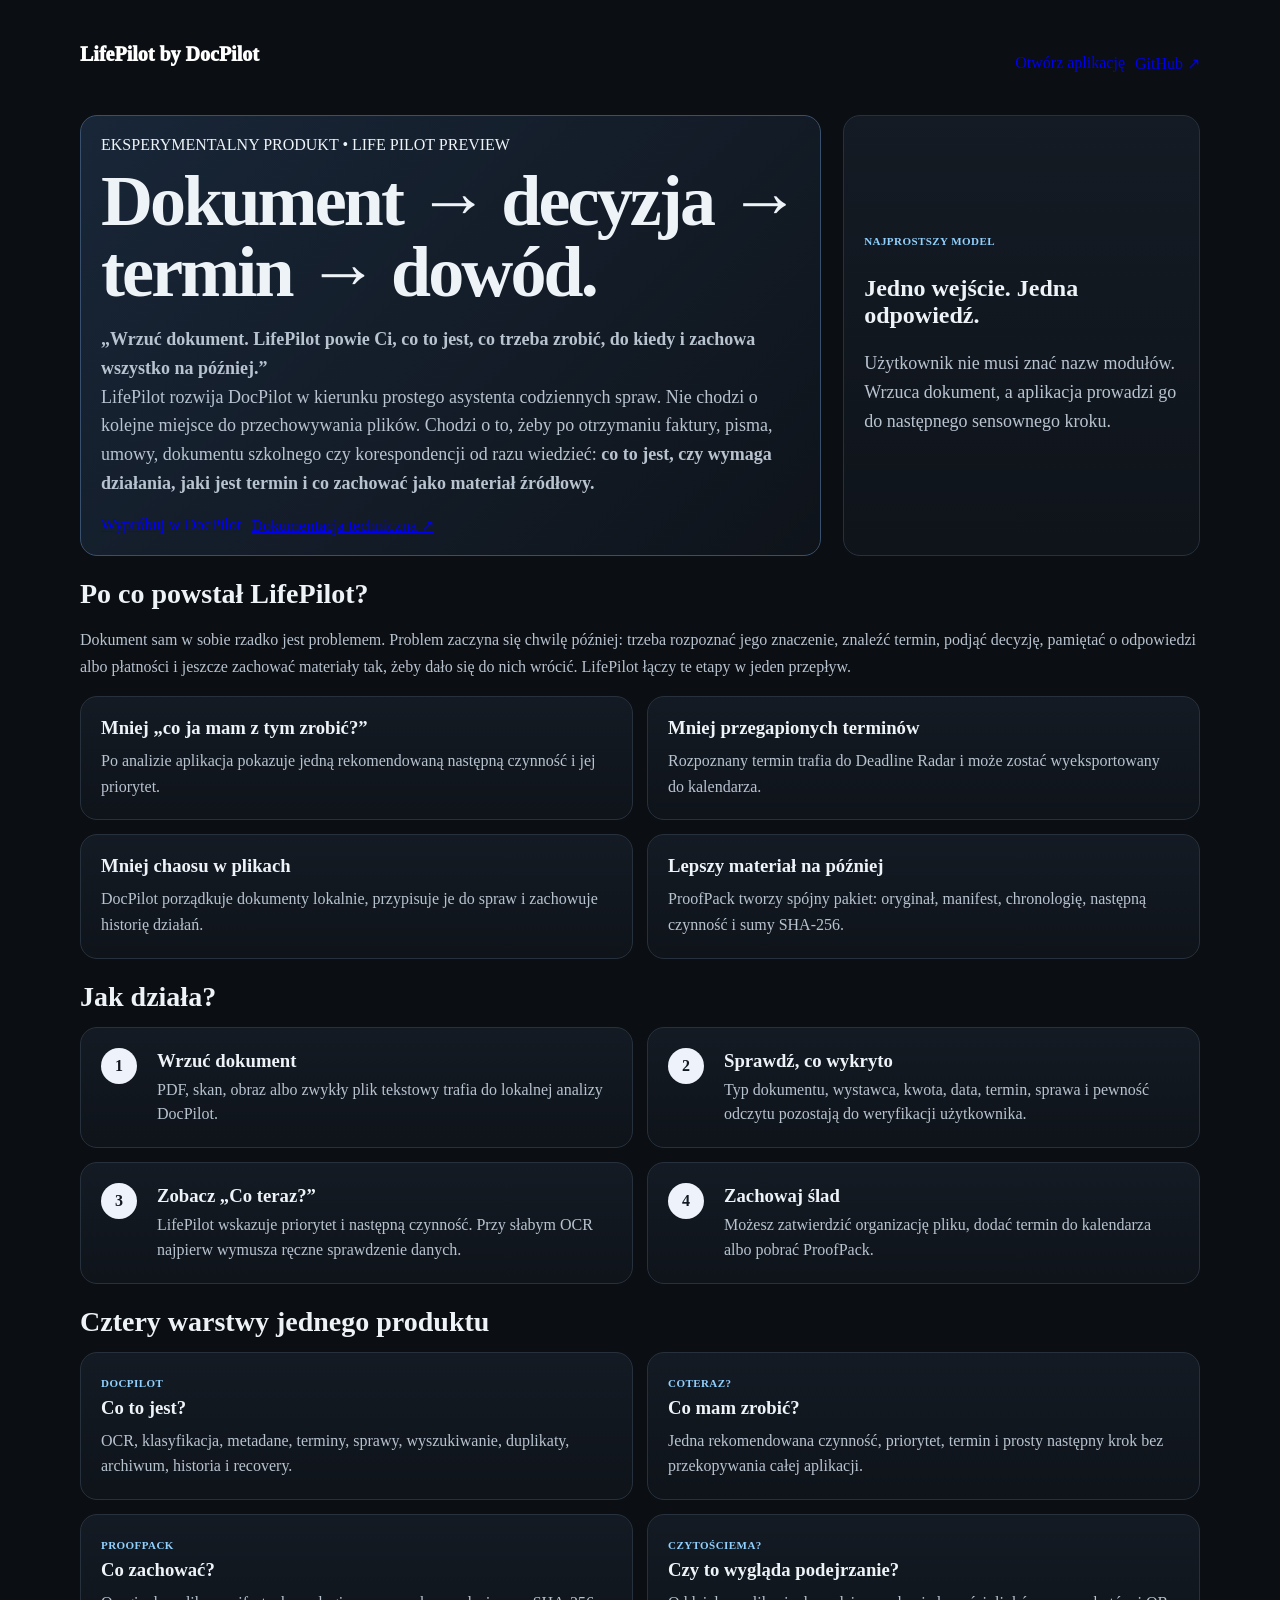
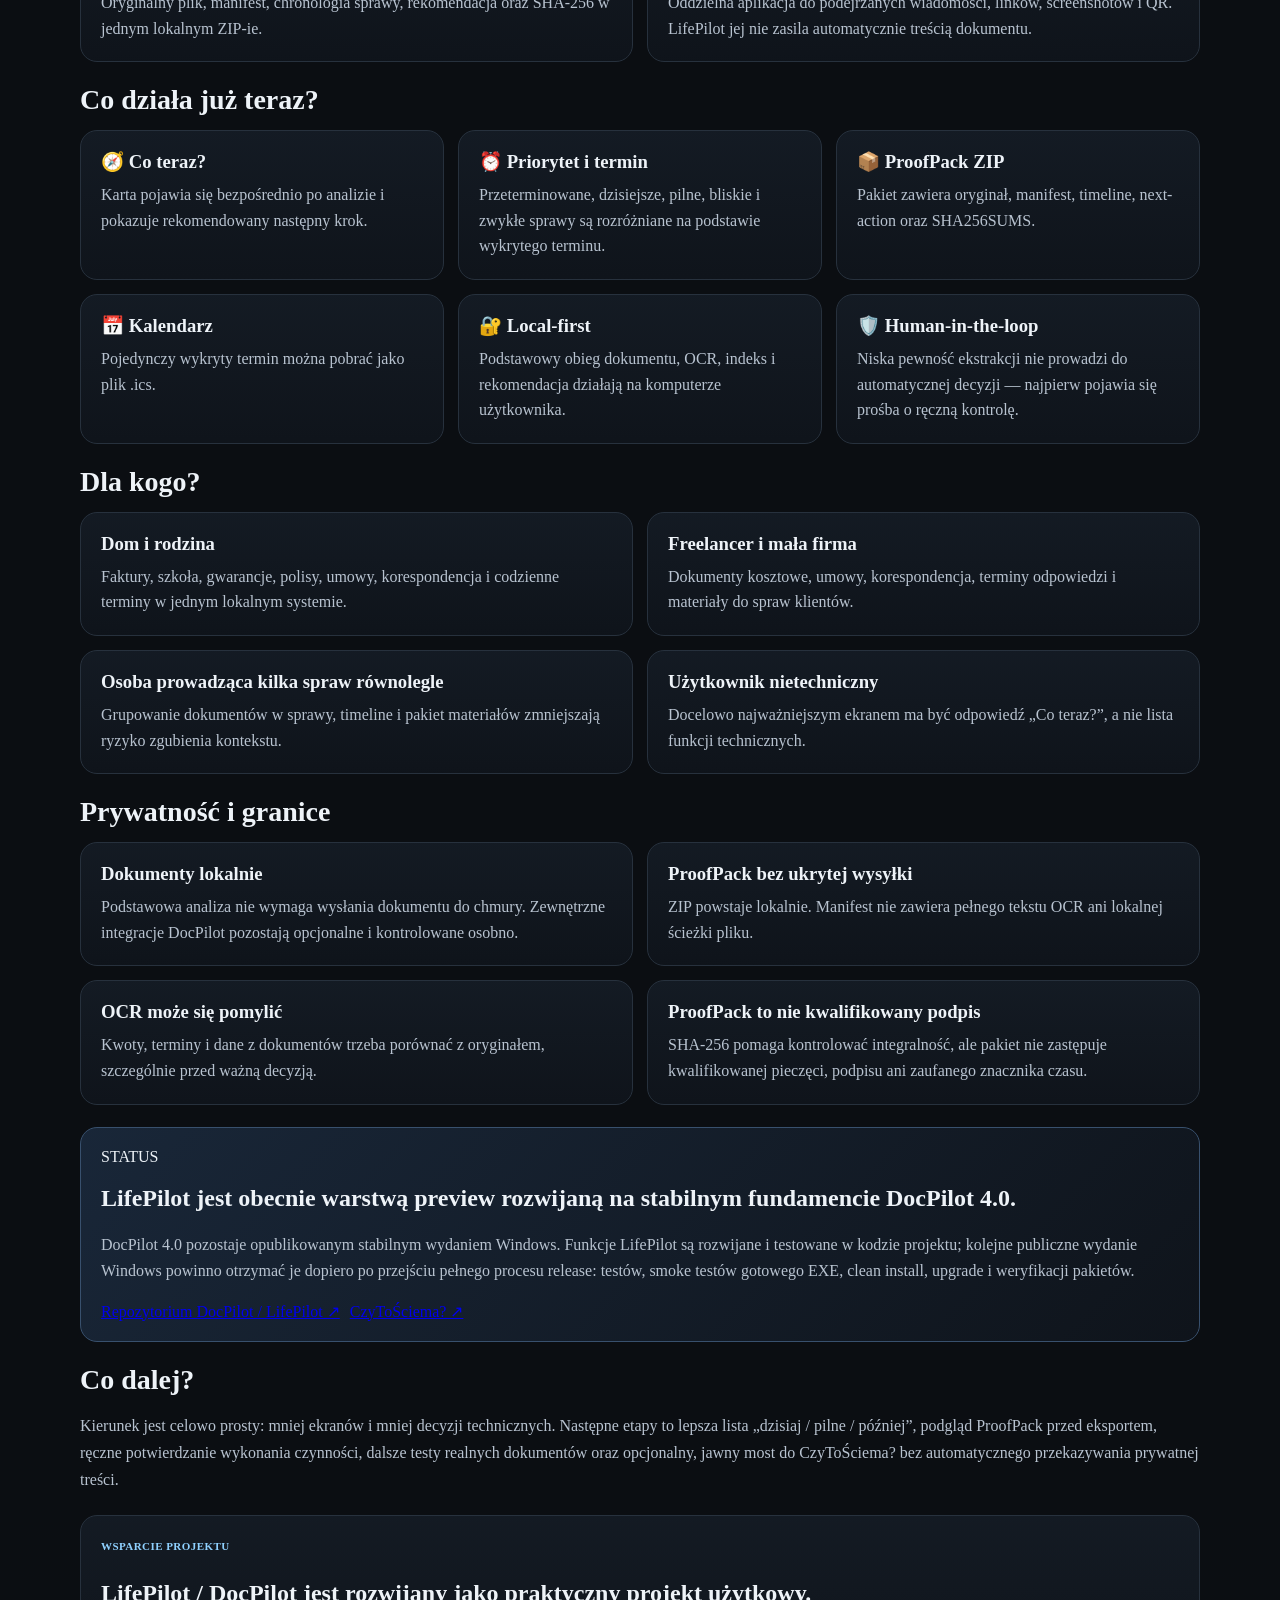
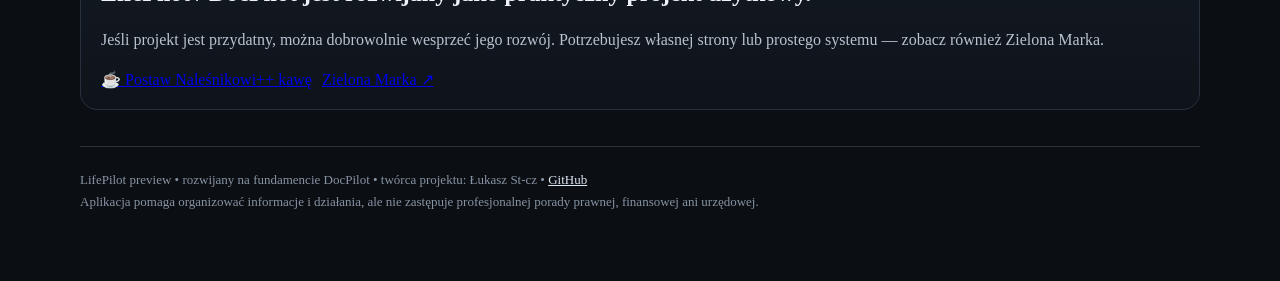
==== lifepilot.html @ 81a88e23 "docs: add full LifePilot product page" ====
<!doctype html>
<html lang="pl">
<head>
  <meta charset="utf-8">
  <meta name="viewport" content="width=device-width,initial-scale=1">
  <meta name="theme-color" content="#0b0e12">
  <meta name="description" content="LifePilot — local-first warstwa DocPilot, która rozpoznaje dokument, wskazuje co zrobić dalej, pilnuje terminu i tworzy ProofPack.">
  <meta property="og:title" content="LifePilot — dokument → decyzja → termin → dowód">
  <meta property="og:description" content="Wrzuć dokument. LifePilot powie Ci, co to jest, co trzeba zrobić, do kiedy i zachowa wszystko na później.">
  <meta property="og:type" content="website">
  <title>LifePilot — o aplikacji</title>
  <link rel="stylesheet" href="/static/app.css?v=4.0.0">
  <style>
    body{background:#0b0e12;color:#eef3f8}.lifePage{max-width:1120px;margin:0 auto;padding:28px 20px 60px}.lifeNav{display:flex;justify-content:space-between;gap:16px;align-items:center;margin-bottom:42px}.lifeNav a{text-decoration:none}.lifeLogo{font-size:20px;font-weight:950;color:#fff}.lifeHero{display:grid;grid-template-columns:1.35fr .65fr;gap:22px;align-items:stretch;margin-bottom:22px}.lifeHero h1{font-size:clamp(36px,7vw,72px);line-height:.98;margin:12px 0 18px;letter-spacing:-.04em}.lifeHero p{font-size:18px;line-height:1.65;color:#b8c3d0;max-width:760px}.lifeQuote{font-size:24px;font-weight:850;line-height:1.35;margin:22px 0}.lifeSide{display:flex;flex-direction:column;justify-content:center}.lifeSection{margin-top:22px}.lifeSection>h2{font-size:28px;margin:0 0 8px}.lifeSection>p{color:#b8c3d0;line-height:1.7}.lifeCards{display:grid;grid-template-columns:repeat(2,minmax(0,1fr));gap:14px;margin-top:14px}.lifeCards.three{grid-template-columns:repeat(3,minmax(0,1fr))}.lifeCard{background:linear-gradient(180deg,rgba(20,27,36,.98),rgba(15,20,27,.98));border:1px solid #27313d;border-radius:17px;padding:20px}.lifeCard h3{margin:0 0 9px}.lifeCard p{margin:0;color:#b8c3d0;line-height:1.6}.lifeSteps{counter-reset:step}.lifeStep{display:grid;grid-template-columns:44px 1fr;gap:12px;align-items:start}.lifeStep b{width:36px;height:36px;border-radius:50%;display:grid;place-items:center;background:#eef3fb;color:#111821}.lifeStep h3{margin:2px 0 6px}.lifeStep p{margin:0;color:#b8c3d0;line-height:1.55}.lifeStatus{border-color:#38506d;background:linear-gradient(135deg,rgba(25,39,57,.98),rgba(15,20,27,.98))}.lifeCta{display:flex;gap:10px;flex-wrap:wrap;margin-top:18px}.lifeFoot{margin-top:36px;padding-top:22px;border-top:1px solid #27313d;color:#8794a4;font-size:13px;line-height:1.65}.lifeFoot a{color:#dce6f1}.lifeFine{font-size:13px;color:#8794a4;line-height:1.6}.moduleTag{display:inline-block;font-size:11px;font-weight:900;letter-spacing:.04em;color:#8fd1ff;margin-bottom:8px;text-transform:uppercase}@media(max-width:800px){.lifeHero,.lifeCards,.lifeCards.three{grid-template-columns:1fr}.lifeNav{align-items:flex-start;flex-direction:column}.lifeHero h1{font-size:46px}}
  </style>
</head>
<body>
<main class="lifePage">
  <nav class="lifeNav">
    <a class="lifeLogo" href="/">LifePilot <span class="muted">by DocPilot</span></a>
    <div class="lifeCta">
      <a class="buttonLink secondary" href="/">Otwórz aplikację</a>
      <a class="buttonLink secondary" href="https://github.com/lukaszst-cz/docpilot" target="_blank" rel="noopener">GitHub ↗</a>
    </div>
  </nav>

  <section class="lifeHero">
    <div class="lifeCard lifeStatus">
      <span class="badge">EKSPERYMENTALNY PRODUKT • LIFE PILOT PREVIEW</span>
      <h1>Dokument → decyzja → termin → dowód.</h1>
      <p class="lifeQuote">„Wrzuć dokument. LifePilot powie Ci, co to jest, co trzeba zrobić, do kiedy i zachowa wszystko na później.”</p>
      <p>LifePilot rozwija DocPilot w kierunku prostego asystenta codziennych spraw. Nie chodzi o kolejne miejsce do przechowywania plików. Chodzi o to, żeby po otrzymaniu faktury, pisma, umowy, dokumentu szkolnego czy korespondencji od razu wiedzieć: <strong>co to jest, czy wymaga działania, jaki jest termin i co zachować jako materiał źródłowy.</strong></p>
      <div class="lifeCta">
        <a class="buttonLink" href="/">Wypróbuj w DocPilot</a>
        <a class="buttonLink secondary" href="https://github.com/lukaszst-cz/docpilot/blob/main/LIFEPILOT.md" target="_blank" rel="noopener">Dokumentacja techniczna ↗</a>
      </div>
    </div>
    <aside class="lifeCard lifeSide">
      <span class="moduleTag">Najprostszy model</span>
      <h2>Jedno wejście. Jedna odpowiedź.</h2>
      <p>Użytkownik nie musi znać nazw modułów. Wrzuca dokument, a aplikacja prowadzi go do następnego sensownego kroku.</p>
    </aside>
  </section>

  <section class="lifeSection">
    <h2>Po co powstał LifePilot?</h2>
    <p>Dokument sam w sobie rzadko jest problemem. Problem zaczyna się chwilę później: trzeba rozpoznać jego znaczenie, znaleźć termin, podjąć decyzję, pamiętać o odpowiedzi albo płatności i jeszcze zachować materiały tak, żeby dało się do nich wrócić. LifePilot łączy te etapy w jeden przepływ.</p>
    <div class="lifeCards">
      <article class="lifeCard"><h3>Mniej „co ja mam z tym zrobić?”</h3><p>Po analizie aplikacja pokazuje jedną rekomendowaną następną czynność i jej priorytet.</p></article>
      <article class="lifeCard"><h3>Mniej przegapionych terminów</h3><p>Rozpoznany termin trafia do Deadline Radar i może zostać wyeksportowany do kalendarza.</p></article>
      <article class="lifeCard"><h3>Mniej chaosu w plikach</h3><p>DocPilot porządkuje dokumenty lokalnie, przypisuje je do spraw i zachowuje historię działań.</p></article>
      <article class="lifeCard"><h3>Lepszy materiał na później</h3><p>ProofPack tworzy spójny pakiet: oryginał, manifest, chronologię, następną czynność i sumy SHA-256.</p></article>
    </div>
  </section>

  <section class="lifeSection">
    <h2>Jak działa?</h2>
    <div class="lifeCards">
      <article class="lifeCard lifeStep"><b>1</b><div><h3>Wrzuć dokument</h3><p>PDF, skan, obraz albo zwykły plik tekstowy trafia do lokalnej analizy DocPilot.</p></div></article>
      <article class="lifeCard lifeStep"><b>2</b><div><h3>Sprawdź, co wykryto</h3><p>Typ dokumentu, wystawca, kwota, data, termin, sprawa i pewność odczytu pozostają do weryfikacji użytkownika.</p></div></article>
      <article class="lifeCard lifeStep"><b>3</b><div><h3>Zobacz „Co teraz?”</h3><p>LifePilot wskazuje priorytet i następną czynność. Przy słabym OCR najpierw wymusza ręczne sprawdzenie danych.</p></div></article>
      <article class="lifeCard lifeStep"><b>4</b><div><h3>Zachowaj ślad</h3><p>Możesz zatwierdzić organizację pliku, dodać termin do kalendarza albo pobrać ProofPack.</p></div></article>
    </div>
  </section>

  <section class="lifeSection">
    <h2>Cztery warstwy jednego produktu</h2>
    <div class="lifeCards">
      <article class="lifeCard"><span class="moduleTag">DocPilot</span><h3>Co to jest?</h3><p>OCR, klasyfikacja, metadane, terminy, sprawy, wyszukiwanie, duplikaty, archiwum, historia i recovery.</p></article>
      <article class="lifeCard"><span class="moduleTag">CoTeraz?</span><h3>Co mam zrobić?</h3><p>Jedna rekomendowana czynność, priorytet, termin i prosty następny krok bez przekopywania całej aplikacji.</p></article>
      <article class="lifeCard"><span class="moduleTag">ProofPack</span><h3>Co zachować?</h3><p>Oryginalny plik, manifest, chronologia sprawy, rekomendacja oraz SHA-256 w jednym lokalnym ZIP-ie.</p></article>
      <article class="lifeCard"><span class="moduleTag">CzyToŚciema?</span><h3>Czy to wygląda podejrzanie?</h3><p>Oddzielna aplikacja do podejrzanych wiadomości, linków, screenshotów i QR. LifePilot jej nie zasila automatycznie treścią dokumentu.</p></article>
    </div>
  </section>

  <section class="lifeSection">
    <h2>Co działa już teraz?</h2>
    <div class="lifeCards three">
      <article class="lifeCard"><h3>🧭 Co teraz?</h3><p>Karta pojawia się bezpośrednio po analizie i pokazuje rekomendowany następny krok.</p></article>
      <article class="lifeCard"><h3>⏰ Priorytet i termin</h3><p>Przeterminowane, dzisiejsze, pilne, bliskie i zwykłe sprawy są rozróżniane na podstawie wykrytego terminu.</p></article>
      <article class="lifeCard"><h3>📦 ProofPack ZIP</h3><p>Pakiet zawiera oryginał, manifest, timeline, next-action oraz SHA256SUMS.</p></article>
      <article class="lifeCard"><h3>📅 Kalendarz</h3><p>Pojedynczy wykryty termin można pobrać jako plik .ics.</p></article>
      <article class="lifeCard"><h3>🔐 Local-first</h3><p>Podstawowy obieg dokumentu, OCR, indeks i rekomendacja działają na komputerze użytkownika.</p></article>
      <article class="lifeCard"><h3>🛡️ Human-in-the-loop</h3><p>Niska pewność ekstrakcji nie prowadzi do automatycznej decyzji — najpierw pojawia się prośba o ręczną kontrolę.</p></article>
    </div>
  </section>

  <section class="lifeSection">
    <h2>Dla kogo?</h2>
    <div class="lifeCards">
      <article class="lifeCard"><h3>Dom i rodzina</h3><p>Faktury, szkoła, gwarancje, polisy, umowy, korespondencja i codzienne terminy w jednym lokalnym systemie.</p></article>
      <article class="lifeCard"><h3>Freelancer i mała firma</h3><p>Dokumenty kosztowe, umowy, korespondencja, terminy odpowiedzi i materiały do spraw klientów.</p></article>
      <article class="lifeCard"><h3>Osoba prowadząca kilka spraw równolegle</h3><p>Grupowanie dokumentów w sprawy, timeline i pakiet materiałów zmniejszają ryzyko zgubienia kontekstu.</p></article>
      <article class="lifeCard"><h3>Użytkownik nietechniczny</h3><p>Docelowo najważniejszym ekranem ma być odpowiedź „Co teraz?”, a nie lista funkcji technicznych.</p></article>
    </div>
  </section>

  <section class="lifeSection">
    <h2>Prywatność i granice</h2>
    <div class="lifeCards">
      <article class="lifeCard"><h3>Dokumenty lokalnie</h3><p>Podstawowa analiza nie wymaga wysłania dokumentu do chmury. Zewnętrzne integracje DocPilot pozostają opcjonalne i kontrolowane osobno.</p></article>
      <article class="lifeCard"><h3>ProofPack bez ukrytej wysyłki</h3><p>ZIP powstaje lokalnie. Manifest nie zawiera pełnego tekstu OCR ani lokalnej ścieżki pliku.</p></article>
      <article class="lifeCard"><h3>OCR może się pomylić</h3><p>Kwoty, terminy i dane z dokumentów trzeba porównać z oryginałem, szczególnie przed ważną decyzją.</p></article>
      <article class="lifeCard"><h3>ProofPack to nie kwalifikowany podpis</h3><p>SHA-256 pomaga kontrolować integralność, ale pakiet nie zastępuje kwalifikowanej pieczęci, podpisu ani zaufanego znacznika czasu.</p></article>
    </div>
  </section>

  <section class="lifeSection">
    <div class="lifeCard lifeStatus">
      <span class="badge">STATUS</span>
      <h2>LifePilot jest obecnie warstwą preview rozwijaną na stabilnym fundamencie DocPilot 4.0.</h2>
      <p>DocPilot 4.0 pozostaje opublikowanym stabilnym wydaniem Windows. Funkcje LifePilot są rozwijane i testowane w kodzie projektu; kolejne publiczne wydanie Windows powinno otrzymać je dopiero po przejściu pełnego procesu release: testów, smoke testów gotowego EXE, clean install, upgrade i weryfikacji pakietów.</p>
      <div class="lifeCta">
        <a class="buttonLink" href="https://github.com/lukaszst-cz/docpilot" target="_blank" rel="noopener">Repozytorium DocPilot / LifePilot ↗</a>
        <a class="buttonLink secondary" href="https://github.com/lukaszst-cz/czy-to-sciema" target="_blank" rel="noopener">CzyToŚciema? ↗</a>
      </div>
    </div>
  </section>

  <section class="lifeSection">
    <h2>Co dalej?</h2>
    <p>Kierunek jest celowo prosty: mniej ekranów i mniej decyzji technicznych. Następne etapy to lepsza lista „dzisiaj / pilne / później”, podgląd ProofPack przed eksportem, ręczne potwierdzanie wykonania czynności, dalsze testy realnych dokumentów oraz opcjonalny, jawny most do CzyToŚciema? bez automatycznego przekazywania prywatnej treści.</p>
  </section>

  <section class="lifeSection">
    <div class="lifeCard">
      <span class="moduleTag">Wsparcie projektu</span>
      <h2>LifePilot / DocPilot jest rozwijany jako praktyczny projekt użytkowy.</h2>
      <p>Jeśli projekt jest przydatny, można dobrowolnie wesprzeć jego rozwój. Potrzebujesz własnej strony lub prostego systemu — zobacz również Zielona Marka.</p>
      <div class="lifeCta">
        <a class="buttonLink" href="https://buymeacoffee.com/nalesnik_plus_plus" target="_blank" rel="noopener noreferrer">☕ Postaw Naleśnikowi++ kawę</a>
        <a class="buttonLink secondary" href="https://zielona-marka.pl" target="_blank" rel="noopener noreferrer">Zielona Marka ↗</a>
      </div>
    </div>
  </section>

  <footer class="lifeFoot">LifePilot preview • rozwijany na fundamencie DocPilot • twórca projektu: Łukasz St‑cz • <a href="https://github.com/lukaszst-cz/docpilot" target="_blank" rel="noopener">GitHub</a><br><span class="lifeFine">Aplikacja pomaga organizować informacje i działania, ale nie zastępuje profesjonalnej porady prawnej, finansowej ani urzędowej.</span></footer>
</main>
</body>
</html>
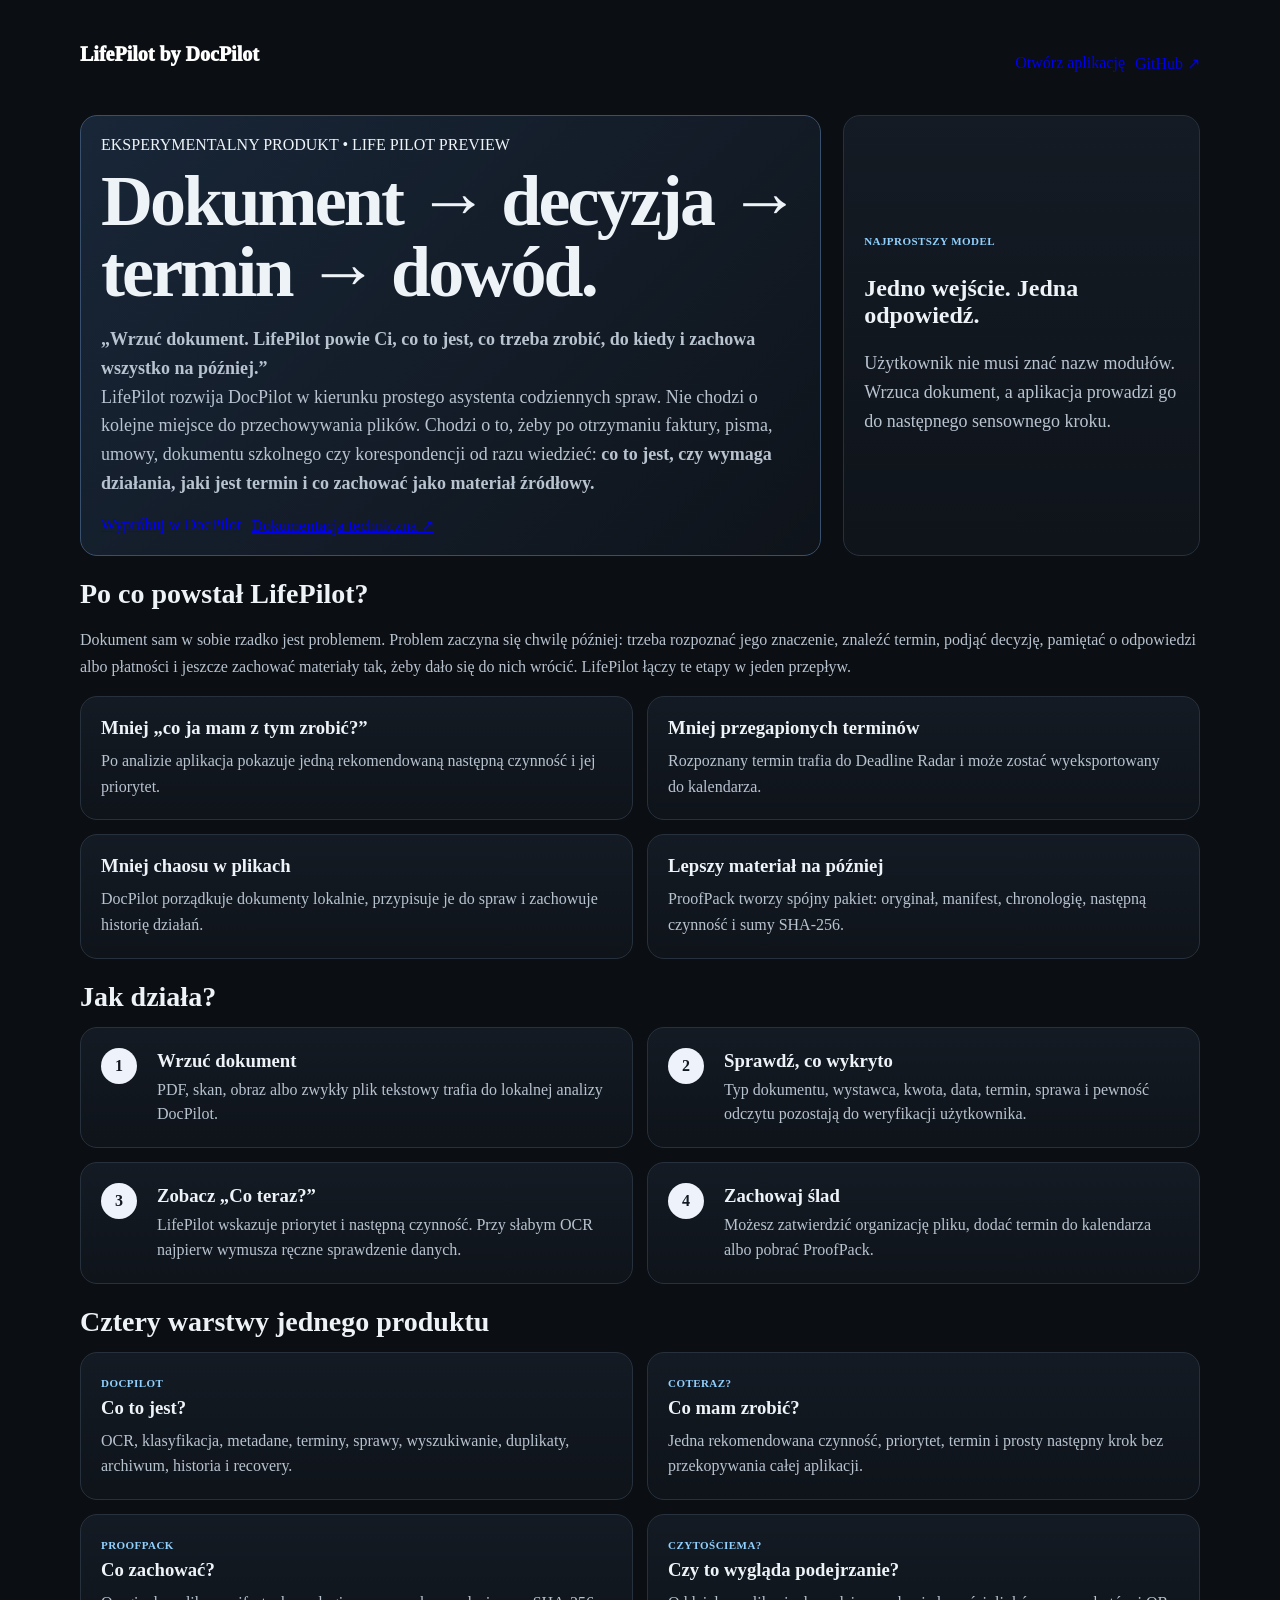
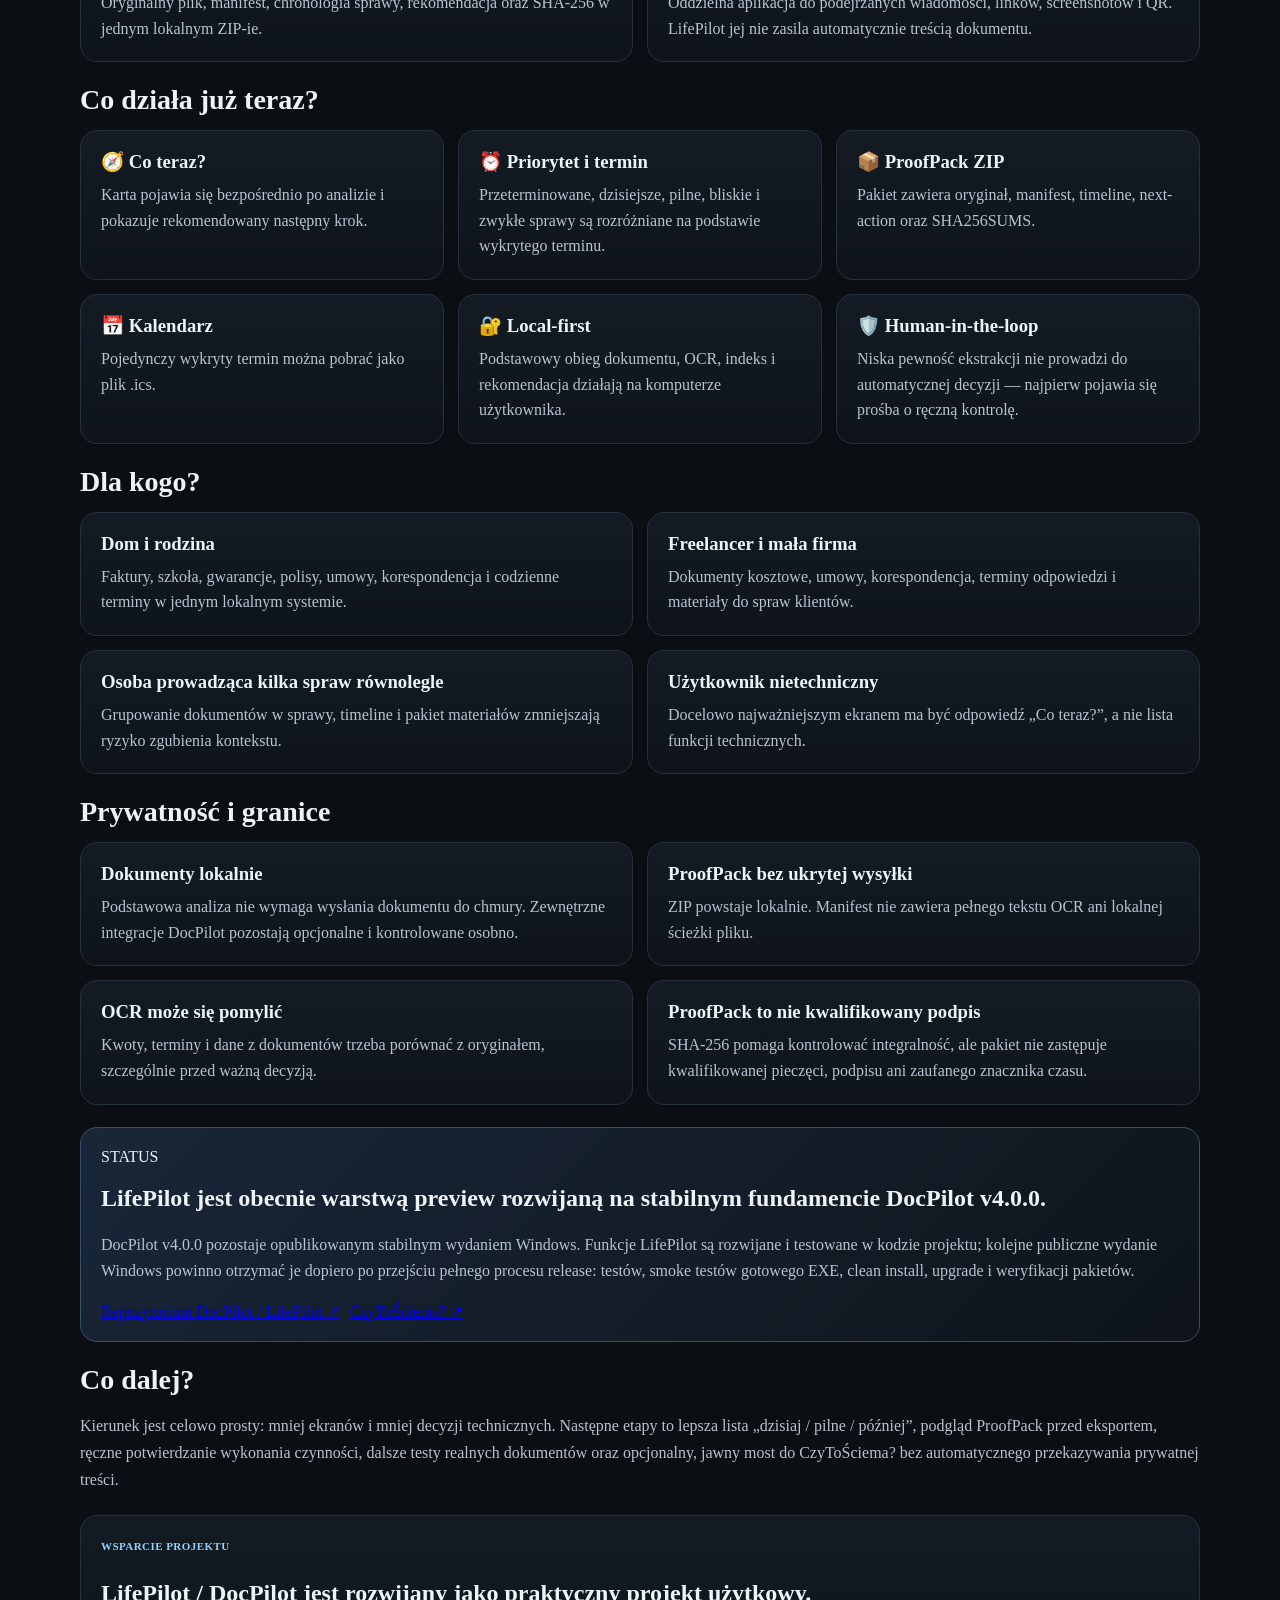
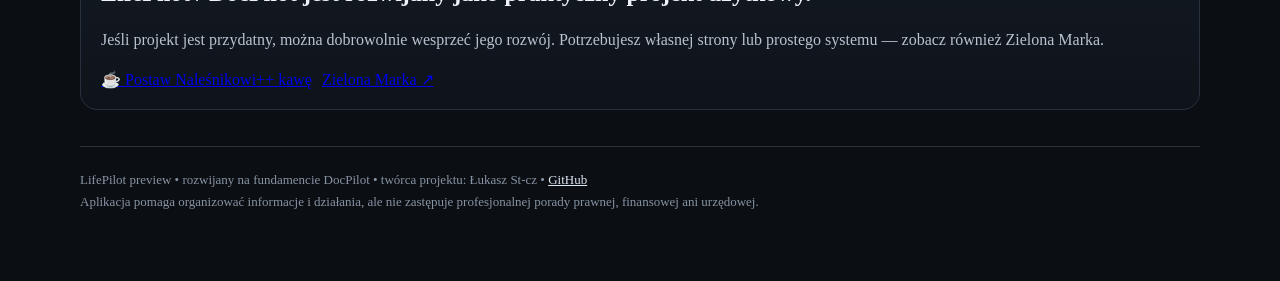
==== commit 55104f90: "docs: state exact stable DocPilot version on LifePilot page" ====
--- a/lifepilot.html
+++ b/lifepilot.html
@@ -108,8 +108,8 @@
   <section class="lifeSection">
     <div class="lifeCard lifeStatus">
       <span class="badge">STATUS</span>
-      <h2>LifePilot jest obecnie warstwą preview rozwijaną na stabilnym fundamencie DocPilot 4.0.</h2>
-      <p>DocPilot 4.0 pozostaje opublikowanym stabilnym wydaniem Windows. Funkcje LifePilot są rozwijane i testowane w kodzie projektu; kolejne publiczne wydanie Windows powinno otrzymać je dopiero po przejściu pełnego procesu release: testów, smoke testów gotowego EXE, clean install, upgrade i weryfikacji pakietów.</p>
+      <h2>LifePilot jest obecnie warstwą preview rozwijaną na stabilnym fundamencie DocPilot v4.0.0.</h2>
+      <p>DocPilot v4.0.0 pozostaje opublikowanym stabilnym wydaniem Windows. Funkcje LifePilot są rozwijane i testowane w kodzie projektu; kolejne publiczne wydanie Windows powinno otrzymać je dopiero po przejściu pełnego procesu release: testów, smoke testów gotowego EXE, clean install, upgrade i weryfikacji pakietów.</p>
       <div class="lifeCta">
         <a class="buttonLink" href="https://github.com/lukaszst-cz/docpilot" target="_blank" rel="noopener">Repozytorium DocPilot / LifePilot ↗</a>
         <a class="buttonLink secondary" href="https://github.com/lukaszst-cz/czy-to-sciema" target="_blank" rel="noopener">CzyToŚciema? ↗</a>
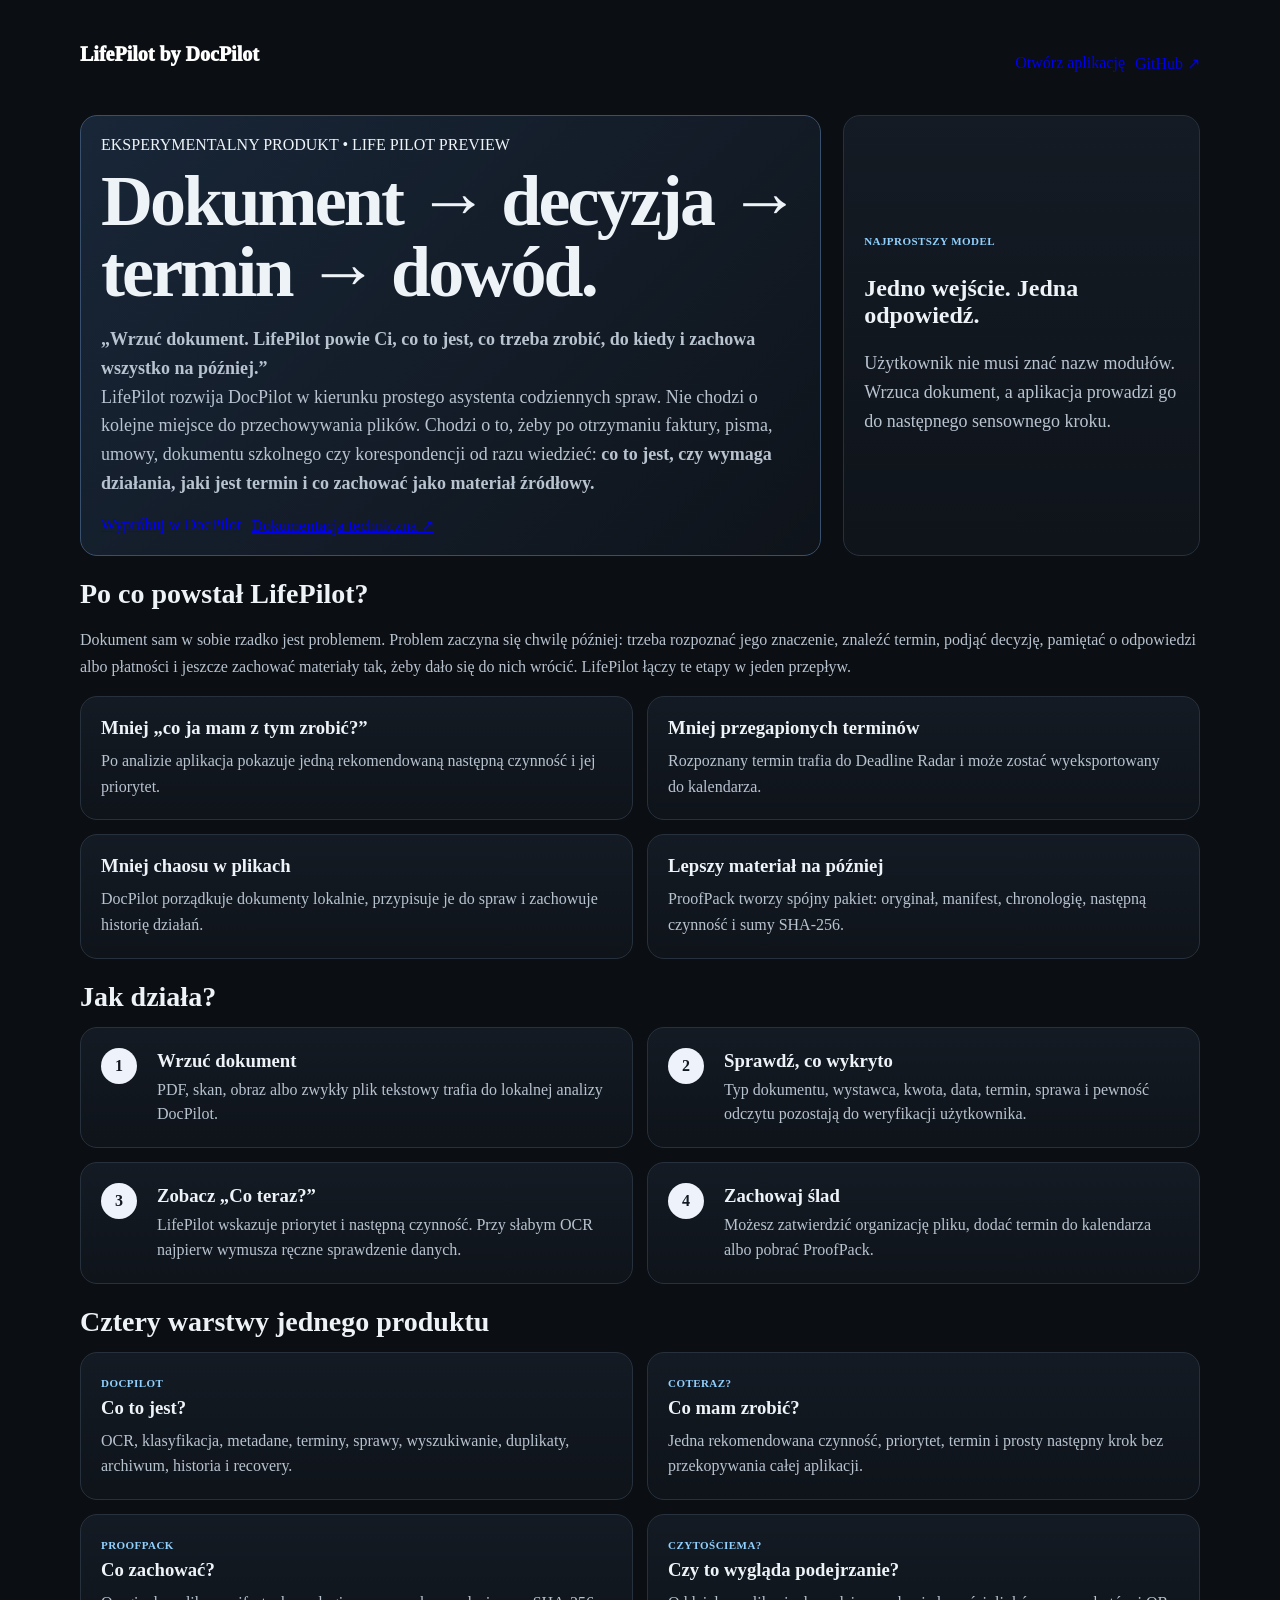
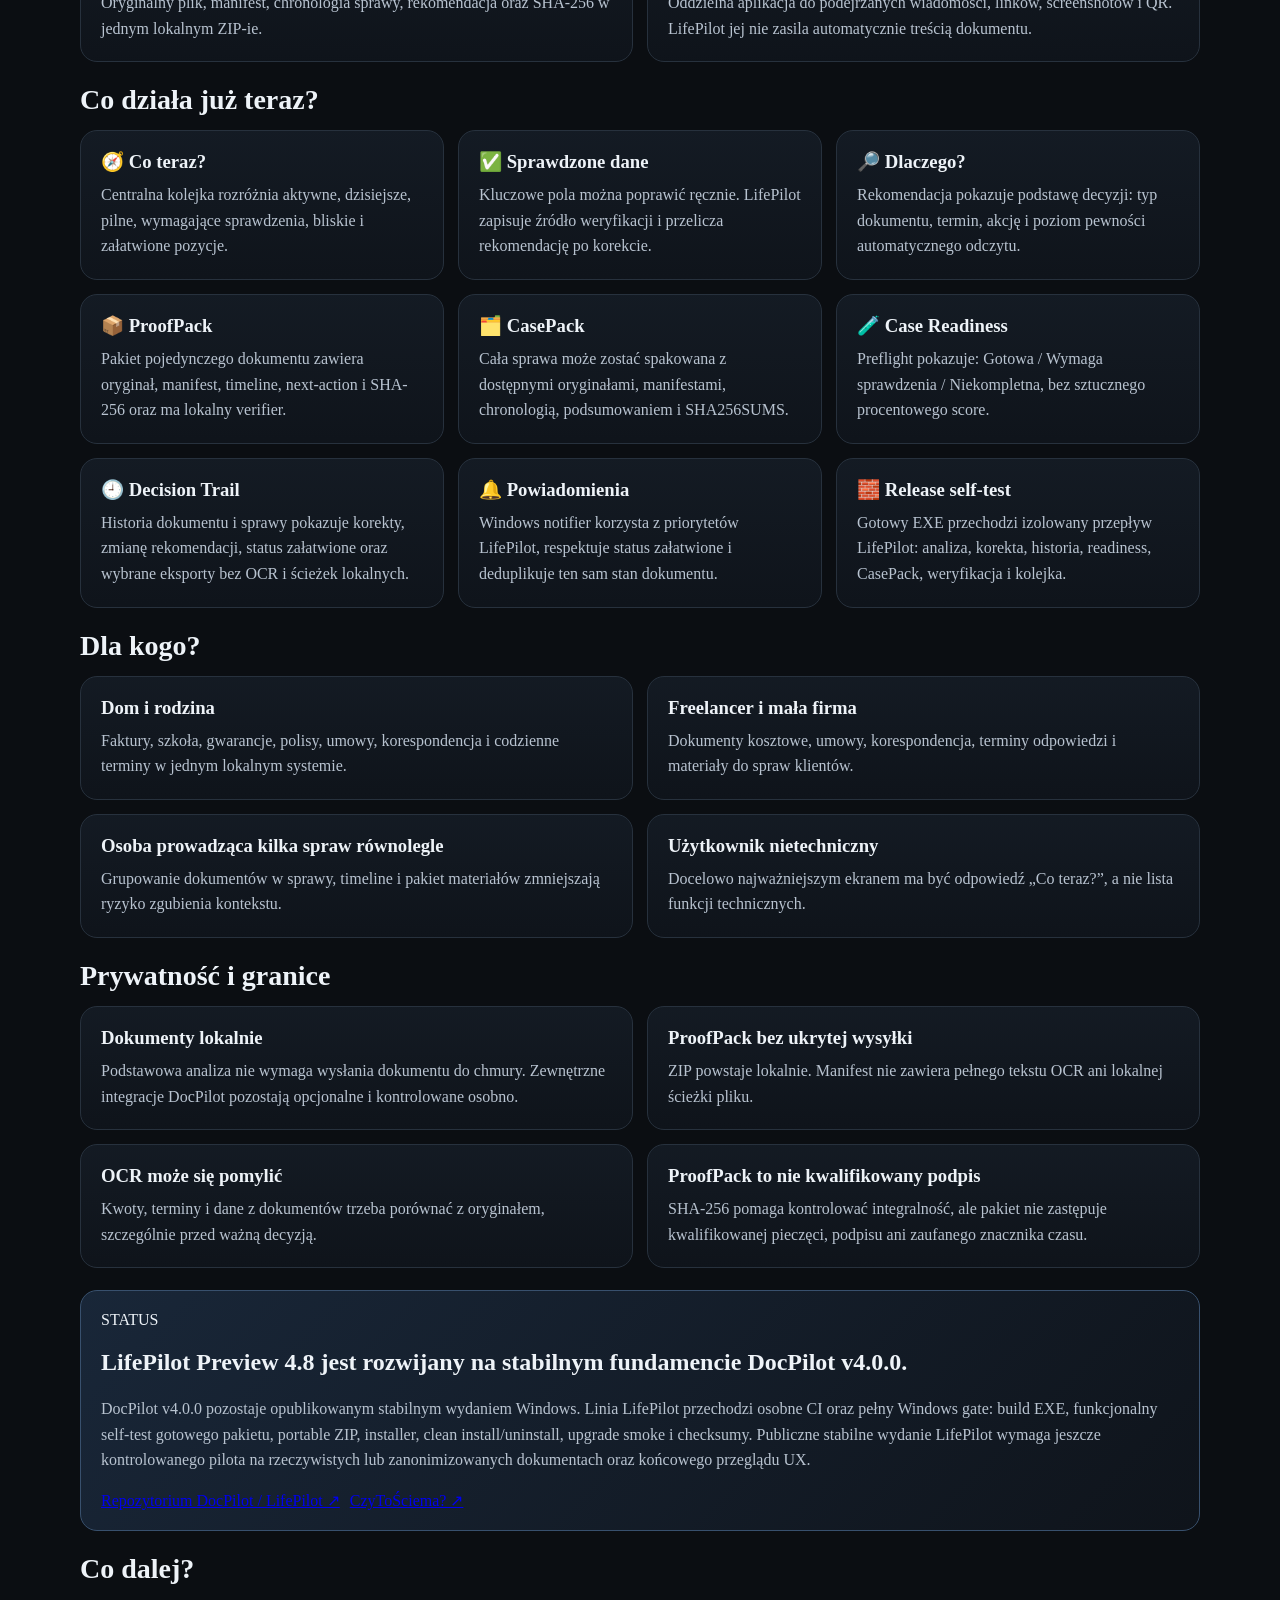
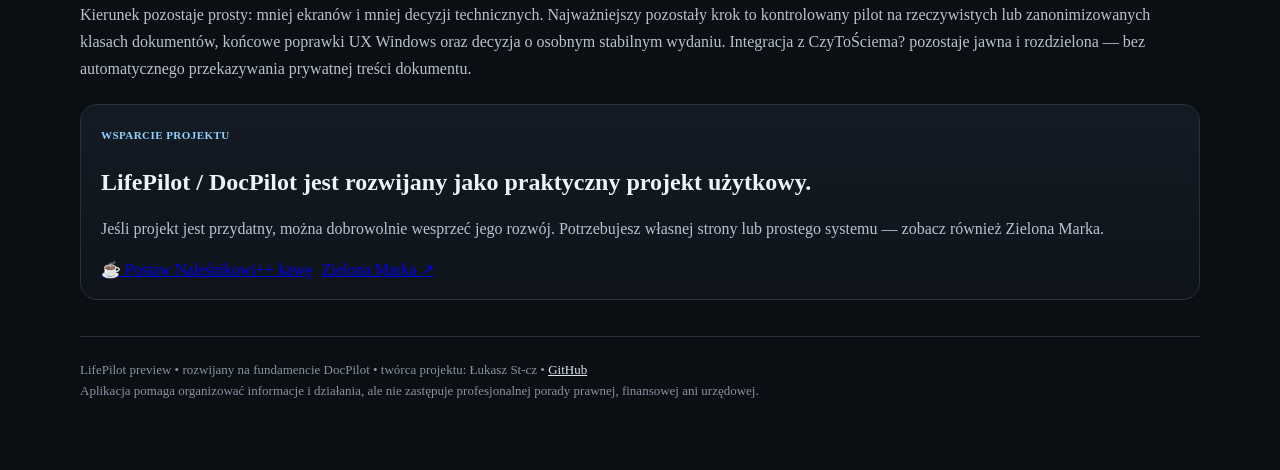
==== commit d2789213: "docs: bring LifePilot product page up to Preview 4.8" ====
--- a/lifepilot.html
+++ b/lifepilot.html
@@ -4,7 +4,7 @@
   <meta charset="utf-8">
   <meta name="viewport" content="width=device-width,initial-scale=1">
   <meta name="theme-color" content="#0b0e12">
-  <meta name="description" content="LifePilot — local-first warstwa DocPilot, która rozpoznaje dokument, wskazuje co zrobić dalej, pilnuje terminu i tworzy ProofPack.">
+  <meta name="description" content="LifePilot — local-first warstwa DocPilot: co to jest, co zrobić, do kiedy, historia decyzji oraz zweryfikowany ProofPack/CasePack.">
   <meta property="og:title" content="LifePilot — dokument → decyzja → termin → dowód">
   <meta property="og:description" content="Wrzuć dokument. LifePilot powie Ci, co to jest, co trzeba zrobić, do kiedy i zachowa wszystko na później.">
   <meta property="og:type" content="website">
@@ -76,12 +76,15 @@
   <section class="lifeSection">
     <h2>Co działa już teraz?</h2>
     <div class="lifeCards three">
-      <article class="lifeCard"><h3>🧭 Co teraz?</h3><p>Karta pojawia się bezpośrednio po analizie i pokazuje rekomendowany następny krok.</p></article>
-      <article class="lifeCard"><h3>⏰ Priorytet i termin</h3><p>Przeterminowane, dzisiejsze, pilne, bliskie i zwykłe sprawy są rozróżniane na podstawie wykrytego terminu.</p></article>
-      <article class="lifeCard"><h3>📦 ProofPack ZIP</h3><p>Pakiet zawiera oryginał, manifest, timeline, next-action oraz SHA256SUMS.</p></article>
-      <article class="lifeCard"><h3>📅 Kalendarz</h3><p>Pojedynczy wykryty termin można pobrać jako plik .ics.</p></article>
-      <article class="lifeCard"><h3>🔐 Local-first</h3><p>Podstawowy obieg dokumentu, OCR, indeks i rekomendacja działają na komputerze użytkownika.</p></article>
-      <article class="lifeCard"><h3>🛡️ Human-in-the-loop</h3><p>Niska pewność ekstrakcji nie prowadzi do automatycznej decyzji — najpierw pojawia się prośba o ręczną kontrolę.</p></article>
+      <article class="lifeCard"><h3>🧭 Co teraz?</h3><p>Centralna kolejka rozróżnia aktywne, dzisiejsze, pilne, wymagające sprawdzenia, bliskie i załatwione pozycje.</p></article>
+      <article class="lifeCard"><h3>✅ Sprawdzone dane</h3><p>Kluczowe pola można poprawić ręcznie. LifePilot zapisuje źródło weryfikacji i przelicza rekomendację po korekcie.</p></article>
+      <article class="lifeCard"><h3>🔎 Dlaczego?</h3><p>Rekomendacja pokazuje podstawę decyzji: typ dokumentu, termin, akcję i poziom pewności automatycznego odczytu.</p></article>
+      <article class="lifeCard"><h3>📦 ProofPack</h3><p>Pakiet pojedynczego dokumentu zawiera oryginał, manifest, timeline, next-action i SHA-256 oraz ma lokalny verifier.</p></article>
+      <article class="lifeCard"><h3>🗂️ CasePack</h3><p>Cała sprawa może zostać spakowana z dostępnymi oryginałami, manifestami, chronologią, podsumowaniem i SHA256SUMS.</p></article>
+      <article class="lifeCard"><h3>🧪 Case Readiness</h3><p>Preflight pokazuje: Gotowa / Wymaga sprawdzenia / Niekompletna, bez sztucznego procentowego score.</p></article>
+      <article class="lifeCard"><h3>🕘 Decision Trail</h3><p>Historia dokumentu i sprawy pokazuje korekty, zmianę rekomendacji, status załatwione oraz wybrane eksporty bez OCR i ścieżek lokalnych.</p></article>
+      <article class="lifeCard"><h3>🔔 Powiadomienia</h3><p>Windows notifier korzysta z priorytetów LifePilot, respektuje status załatwione i deduplikuje ten sam stan dokumentu.</p></article>
+      <article class="lifeCard"><h3>🧱 Release self-test</h3><p>Gotowy EXE przechodzi izolowany przepływ LifePilot: analiza, korekta, historia, readiness, CasePack, weryfikacja i kolejka.</p></article>
     </div>
   </section>
 
@@ -108,8 +111,8 @@
   <section class="lifeSection">
     <div class="lifeCard lifeStatus">
       <span class="badge">STATUS</span>
-      <h2>LifePilot jest obecnie warstwą preview rozwijaną na stabilnym fundamencie DocPilot v4.0.0.</h2>
-      <p>DocPilot v4.0.0 pozostaje opublikowanym stabilnym wydaniem Windows. Funkcje LifePilot są rozwijane i testowane w kodzie projektu; kolejne publiczne wydanie Windows powinno otrzymać je dopiero po przejściu pełnego procesu release: testów, smoke testów gotowego EXE, clean install, upgrade i weryfikacji pakietów.</p>
+      <h2>LifePilot Preview 4.8 jest rozwijany na stabilnym fundamencie DocPilot v4.0.0.</h2>
+      <p>DocPilot v4.0.0 pozostaje opublikowanym stabilnym wydaniem Windows. Linia LifePilot przechodzi osobne CI oraz pełny Windows gate: build EXE, funkcjonalny self-test gotowego pakietu, portable ZIP, installer, clean install/uninstall, upgrade smoke i checksumy. Publiczne stabilne wydanie LifePilot wymaga jeszcze kontrolowanego pilota na rzeczywistych lub zanonimizowanych dokumentach oraz końcowego przeglądu UX.</p>
       <div class="lifeCta">
         <a class="buttonLink" href="https://github.com/lukaszst-cz/docpilot" target="_blank" rel="noopener">Repozytorium DocPilot / LifePilot ↗</a>
         <a class="buttonLink secondary" href="https://github.com/lukaszst-cz/czy-to-sciema" target="_blank" rel="noopener">CzyToŚciema? ↗</a>
@@ -119,7 +122,7 @@
 
   <section class="lifeSection">
     <h2>Co dalej?</h2>
-    <p>Kierunek jest celowo prosty: mniej ekranów i mniej decyzji technicznych. Następne etapy to lepsza lista „dzisiaj / pilne / później”, podgląd ProofPack przed eksportem, ręczne potwierdzanie wykonania czynności, dalsze testy realnych dokumentów oraz opcjonalny, jawny most do CzyToŚciema? bez automatycznego przekazywania prywatnej treści.</p>
+    <p>Kierunek pozostaje prosty: mniej ekranów i mniej decyzji technicznych. Najważniejszy pozostały krok to kontrolowany pilot na rzeczywistych lub zanonimizowanych klasach dokumentów, końcowe poprawki UX Windows oraz decyzja o osobnym stabilnym wydaniu. Integracja z CzyToŚciema? pozostaje jawna i rozdzielona — bez automatycznego przekazywania prywatnej treści dokumentu.</p>
   </section>
 
   <section class="lifeSection">
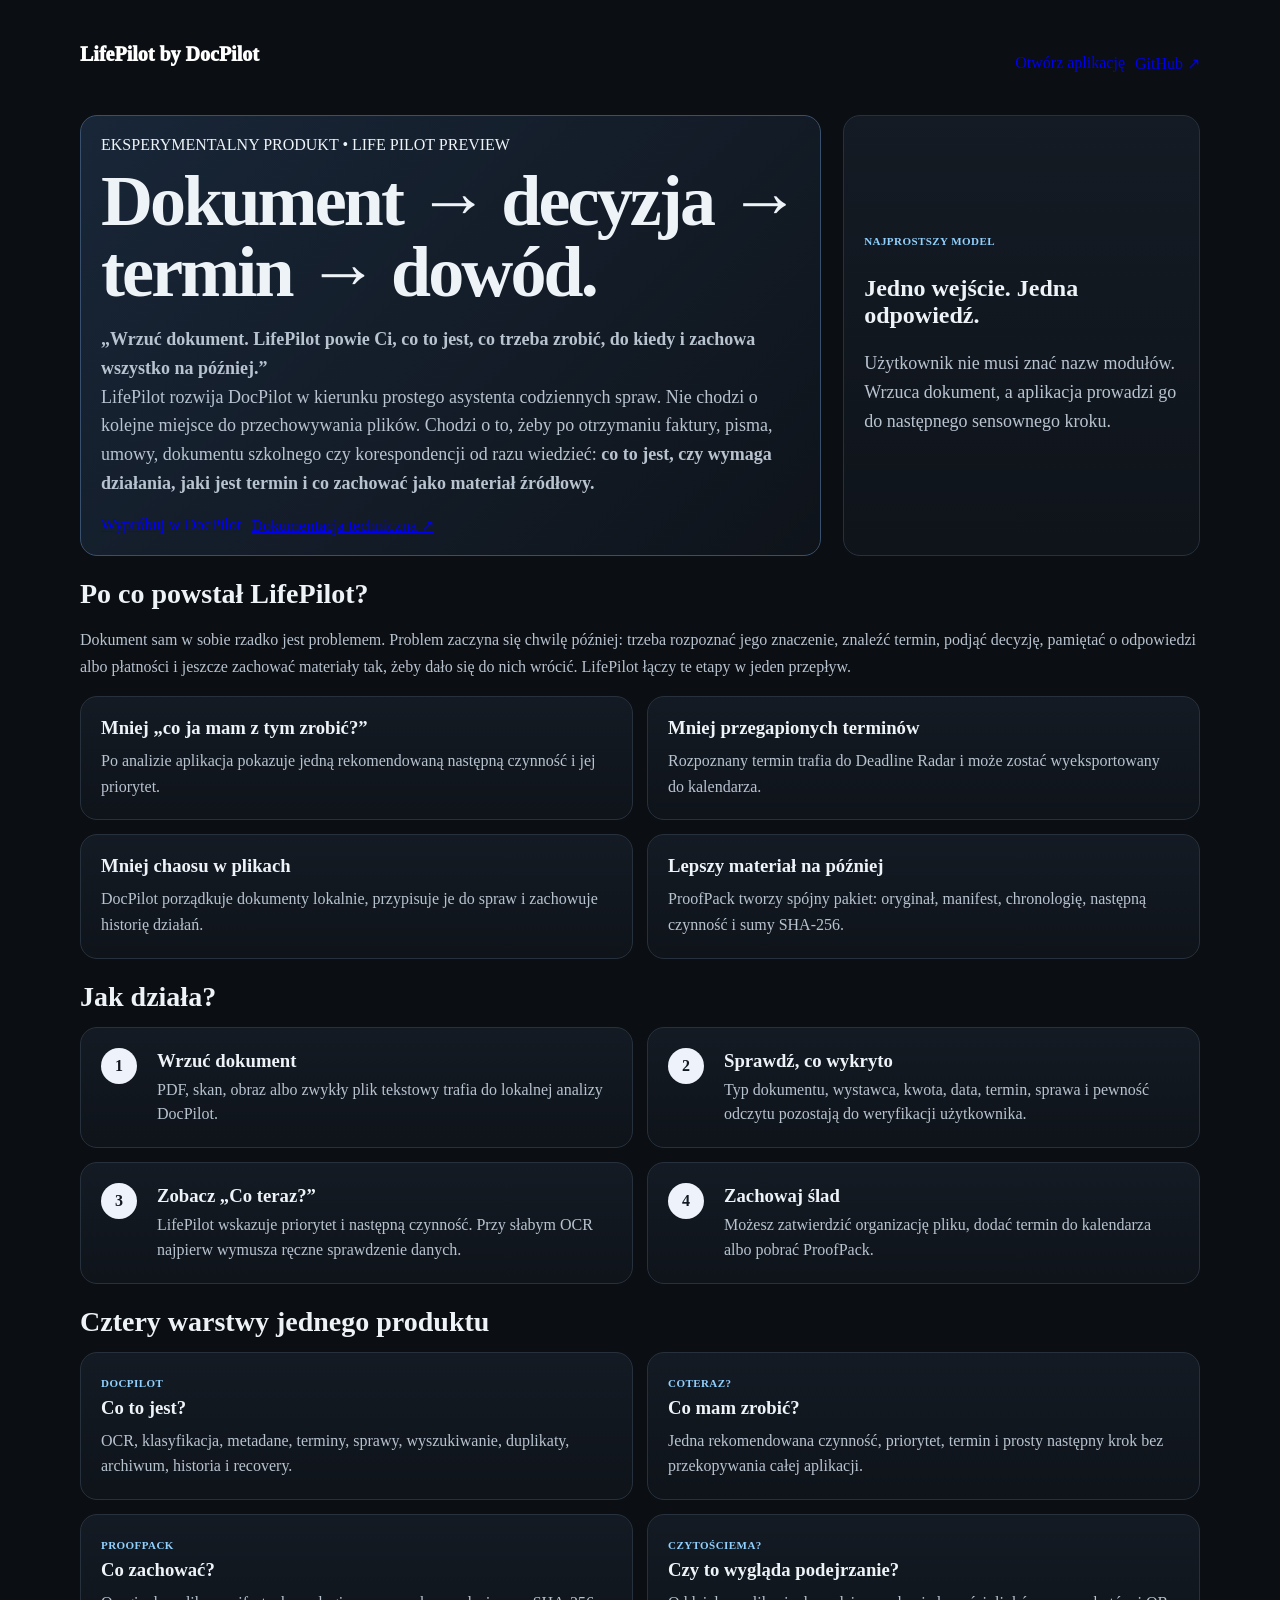
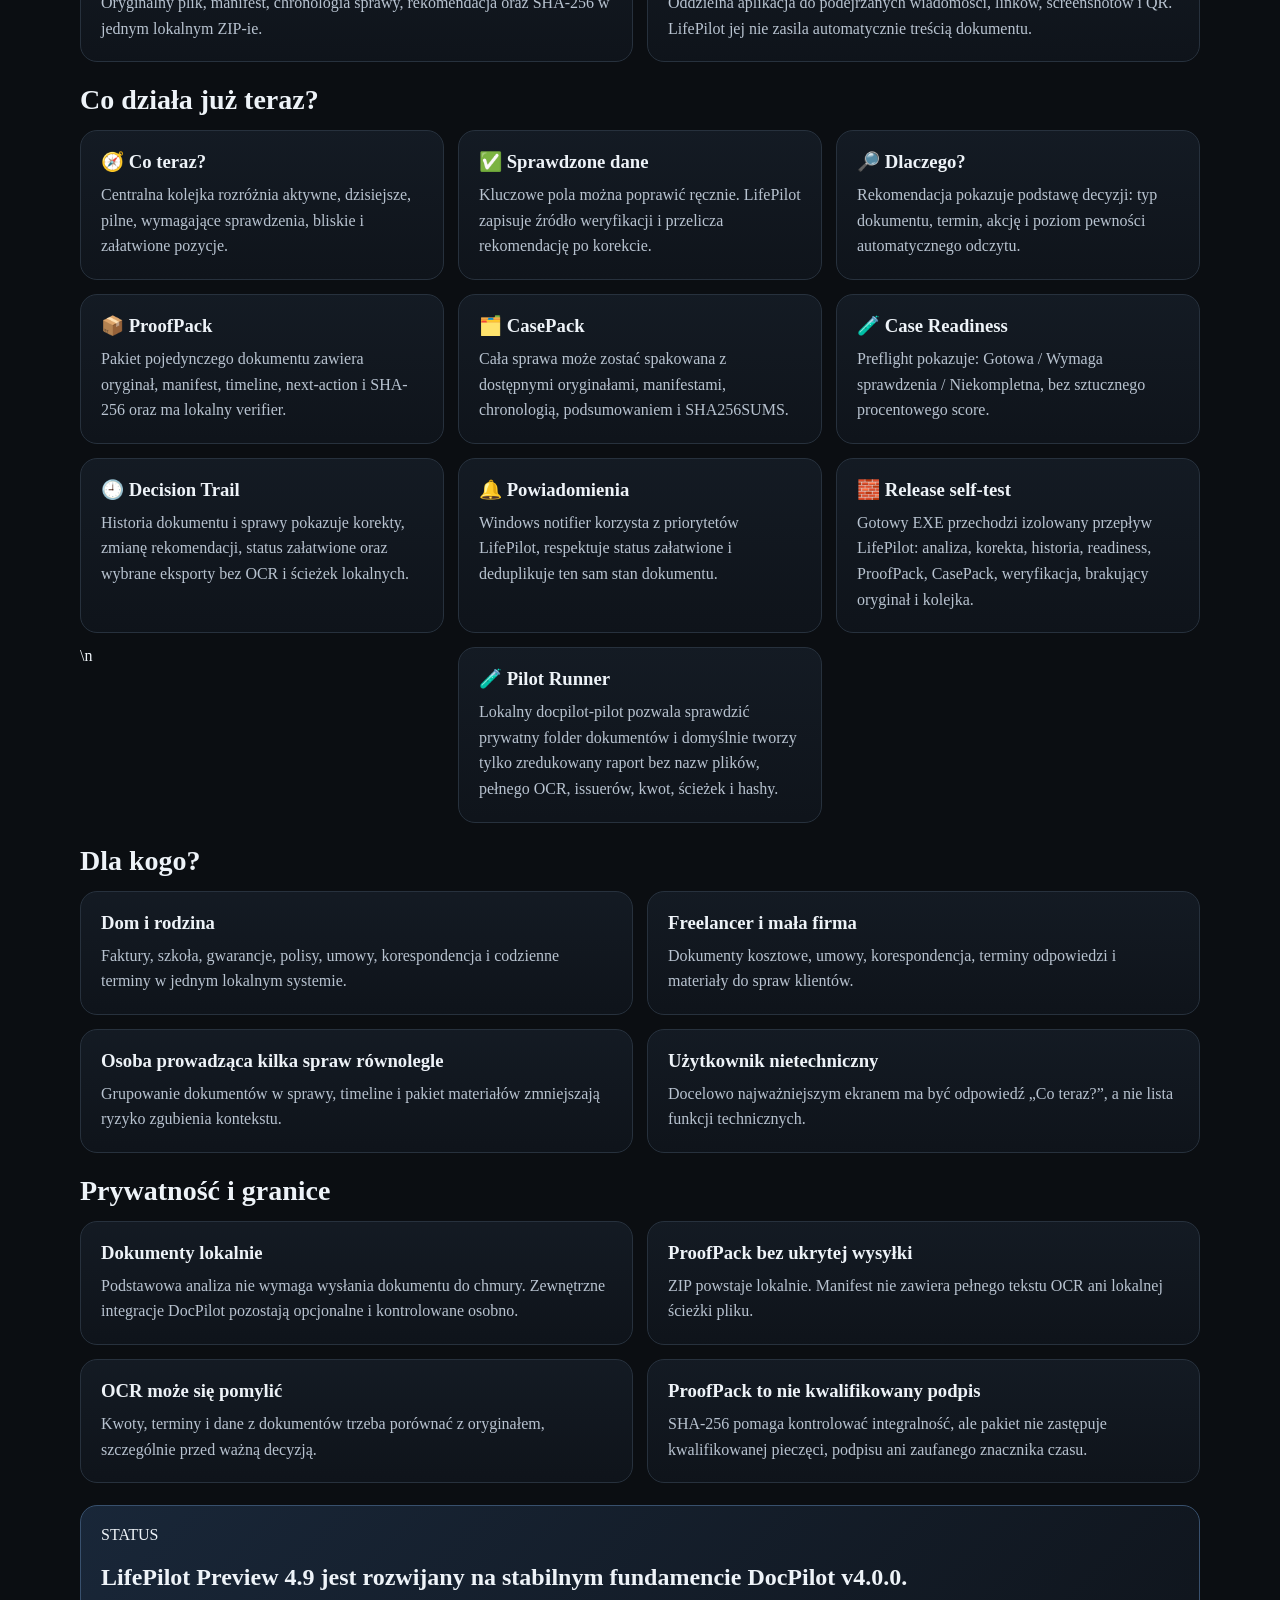
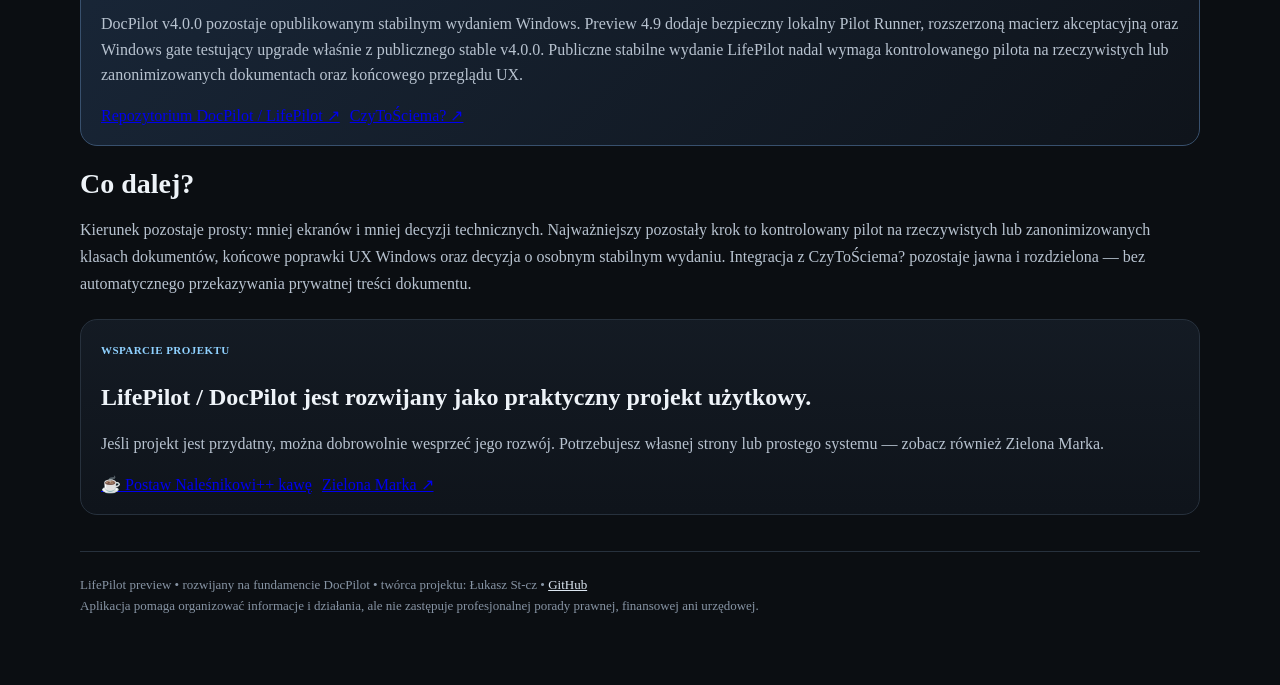
==== commit 56a609c6: "docs: update LifePilot product page to Preview 4.9" ====
--- a/lifepilot.html
+++ b/lifepilot.html
@@ -84,7 +84,7 @@
       <article class="lifeCard"><h3>🧪 Case Readiness</h3><p>Preflight pokazuje: Gotowa / Wymaga sprawdzenia / Niekompletna, bez sztucznego procentowego score.</p></article>
       <article class="lifeCard"><h3>🕘 Decision Trail</h3><p>Historia dokumentu i sprawy pokazuje korekty, zmianę rekomendacji, status załatwione oraz wybrane eksporty bez OCR i ścieżek lokalnych.</p></article>
       <article class="lifeCard"><h3>🔔 Powiadomienia</h3><p>Windows notifier korzysta z priorytetów LifePilot, respektuje status załatwione i deduplikuje ten sam stan dokumentu.</p></article>
-      <article class="lifeCard"><h3>🧱 Release self-test</h3><p>Gotowy EXE przechodzi izolowany przepływ LifePilot: analiza, korekta, historia, readiness, CasePack, weryfikacja i kolejka.</p></article>
+      <article class="lifeCard"><h3>🧱 Release self-test</h3><p>Gotowy EXE przechodzi izolowany przepływ LifePilot: analiza, korekta, historia, readiness, ProofPack, CasePack, weryfikacja, brakujący oryginał i kolejka.</p></article>\n      <article class="lifeCard"><h3>🧪 Pilot Runner</h3><p>Lokalny docpilot-pilot pozwala sprawdzić prywatny folder dokumentów i domyślnie tworzy tylko zredukowany raport bez nazw plików, pełnego OCR, issuerów, kwot, ścieżek i hashy.</p></article>
     </div>
   </section>
 
@@ -111,8 +111,8 @@
   <section class="lifeSection">
     <div class="lifeCard lifeStatus">
       <span class="badge">STATUS</span>
-      <h2>LifePilot Preview 4.8 jest rozwijany na stabilnym fundamencie DocPilot v4.0.0.</h2>
-      <p>DocPilot v4.0.0 pozostaje opublikowanym stabilnym wydaniem Windows. Linia LifePilot przechodzi osobne CI oraz pełny Windows gate: build EXE, funkcjonalny self-test gotowego pakietu, portable ZIP, installer, clean install/uninstall, upgrade smoke i checksumy. Publiczne stabilne wydanie LifePilot wymaga jeszcze kontrolowanego pilota na rzeczywistych lub zanonimizowanych dokumentach oraz końcowego przeglądu UX.</p>
+      <h2>LifePilot Preview 4.9 jest rozwijany na stabilnym fundamencie DocPilot v4.0.0.</h2>
+      <p>DocPilot v4.0.0 pozostaje opublikowanym stabilnym wydaniem Windows. Preview 4.9 dodaje bezpieczny lokalny Pilot Runner, rozszerzoną macierz akceptacyjną oraz Windows gate testujący upgrade właśnie z publicznego stable v4.0.0. Publiczne stabilne wydanie LifePilot nadal wymaga kontrolowanego pilota na rzeczywistych lub zanonimizowanych dokumentach oraz końcowego przeglądu UX.</p>
       <div class="lifeCta">
         <a class="buttonLink" href="https://github.com/lukaszst-cz/docpilot" target="_blank" rel="noopener">Repozytorium DocPilot / LifePilot ↗</a>
         <a class="buttonLink secondary" href="https://github.com/lukaszst-cz/czy-to-sciema" target="_blank" rel="noopener">CzyToŚciema? ↗</a>
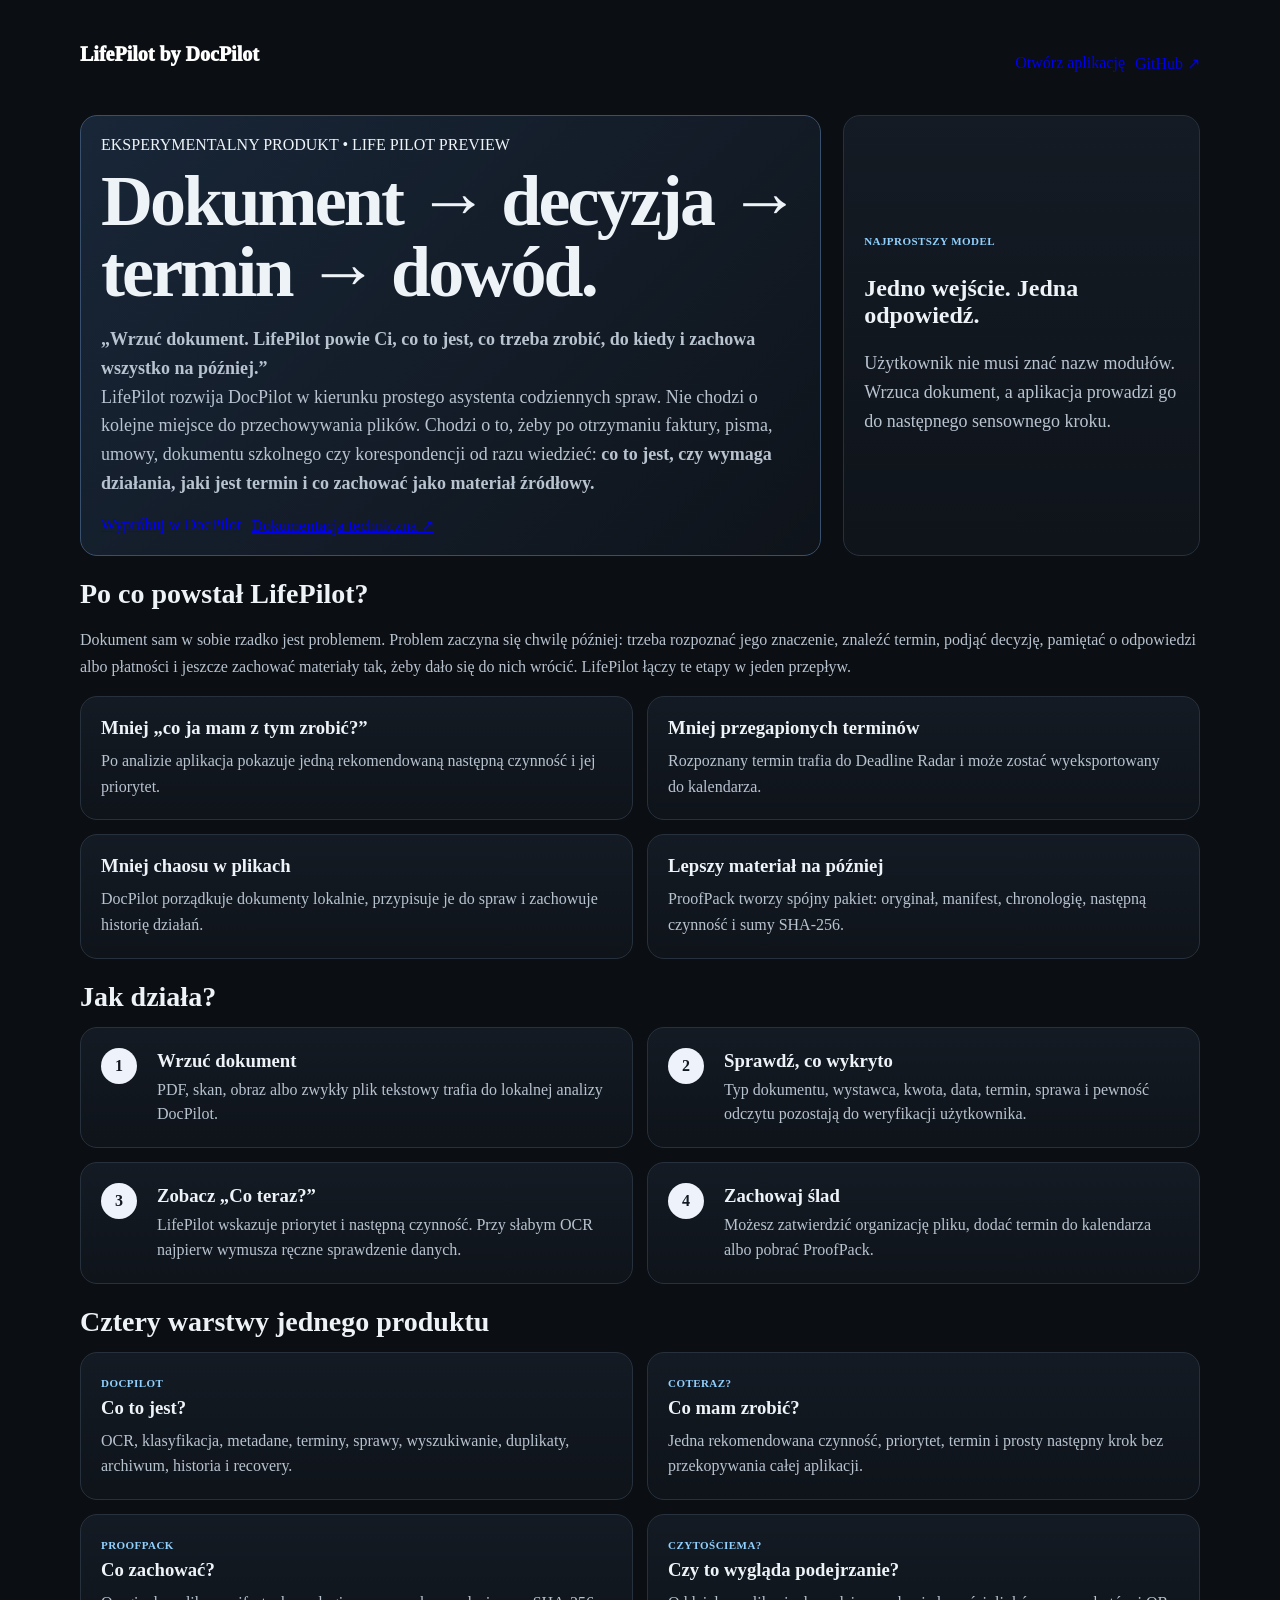
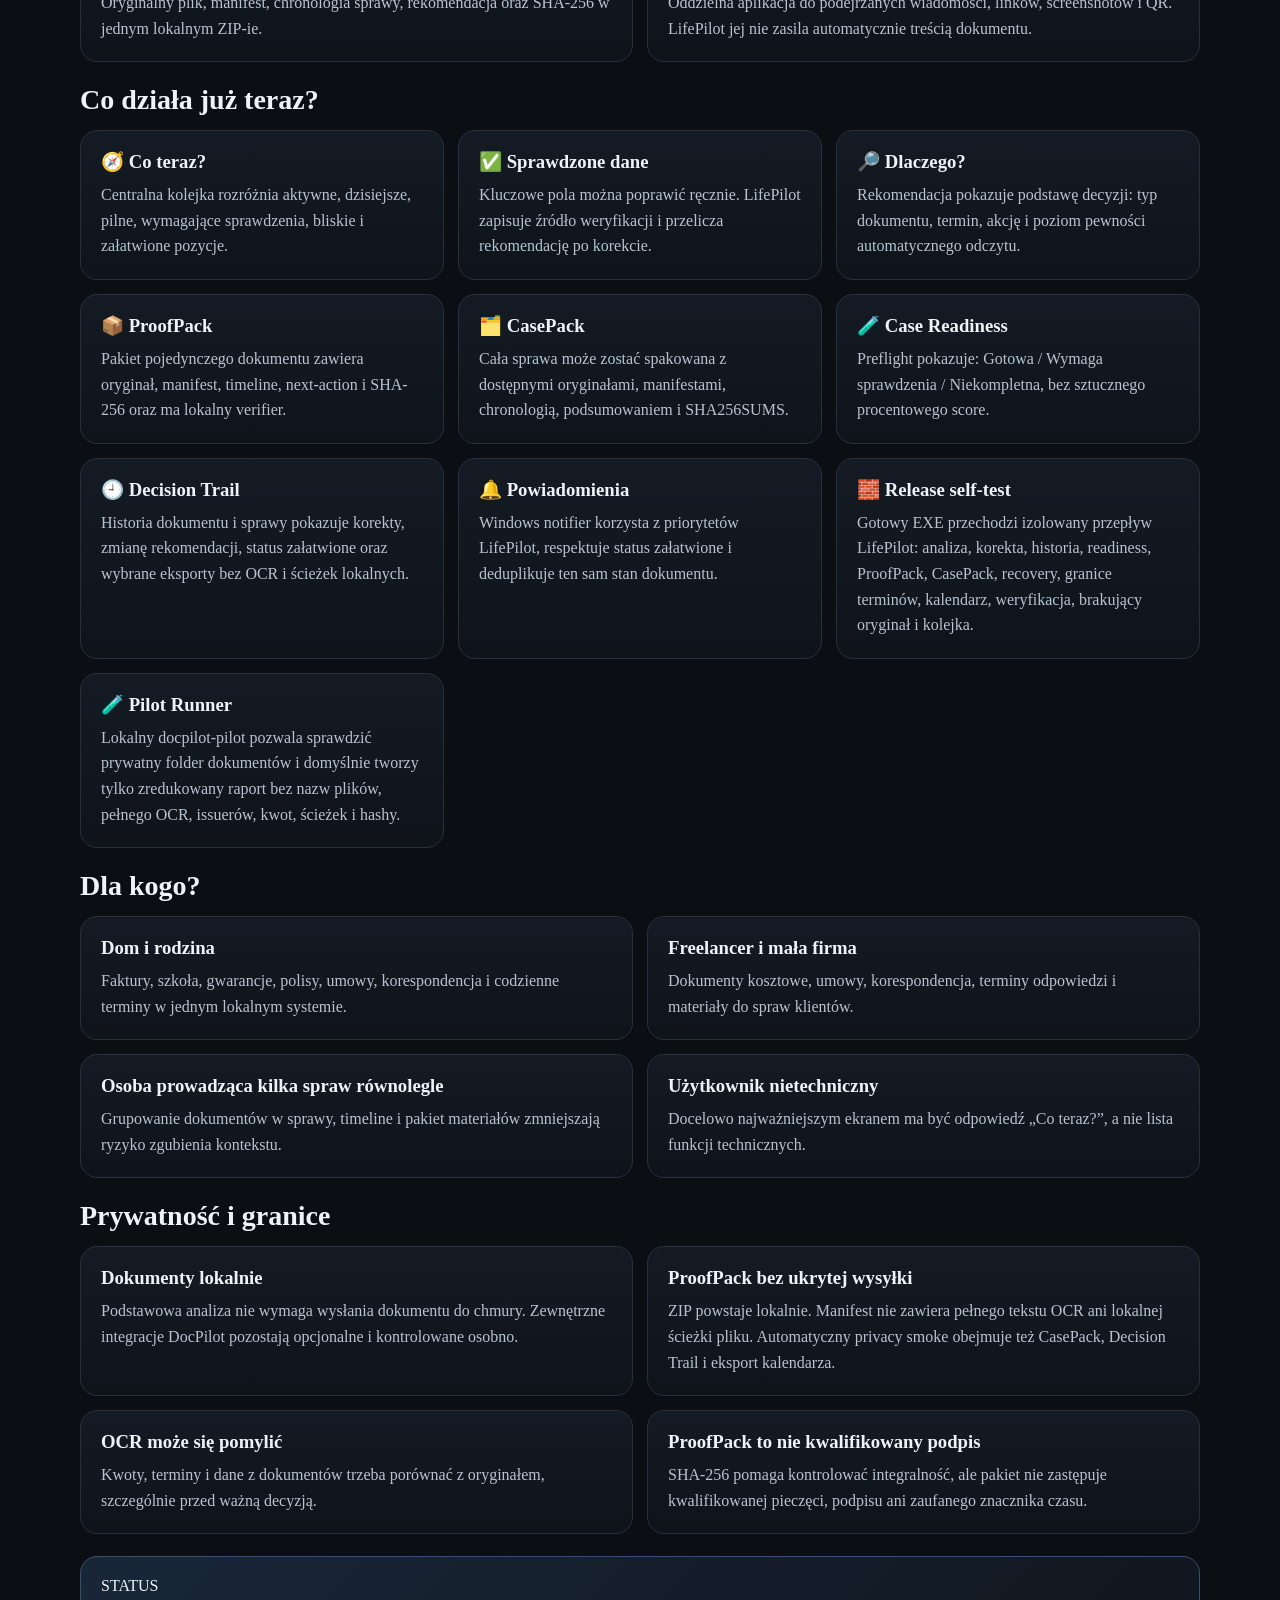
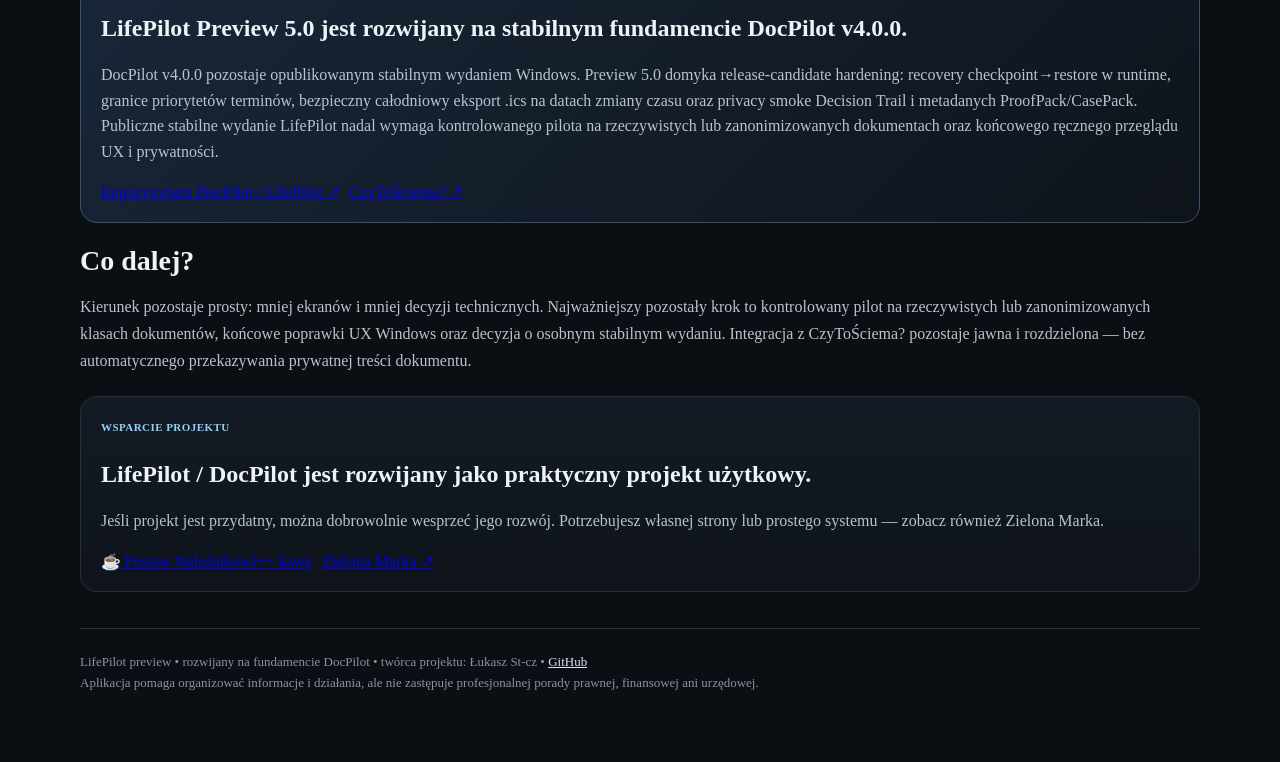
==== commit 276715b6: "docs: update LifePilot product page to Preview 5.0" ====
--- a/lifepilot.html
+++ b/lifepilot.html
@@ -84,7 +84,8 @@
       <article class="lifeCard"><h3>🧪 Case Readiness</h3><p>Preflight pokazuje: Gotowa / Wymaga sprawdzenia / Niekompletna, bez sztucznego procentowego score.</p></article>
       <article class="lifeCard"><h3>🕘 Decision Trail</h3><p>Historia dokumentu i sprawy pokazuje korekty, zmianę rekomendacji, status załatwione oraz wybrane eksporty bez OCR i ścieżek lokalnych.</p></article>
       <article class="lifeCard"><h3>🔔 Powiadomienia</h3><p>Windows notifier korzysta z priorytetów LifePilot, respektuje status załatwione i deduplikuje ten sam stan dokumentu.</p></article>
-      <article class="lifeCard"><h3>🧱 Release self-test</h3><p>Gotowy EXE przechodzi izolowany przepływ LifePilot: analiza, korekta, historia, readiness, ProofPack, CasePack, weryfikacja, brakujący oryginał i kolejka.</p></article>\n      <article class="lifeCard"><h3>🧪 Pilot Runner</h3><p>Lokalny docpilot-pilot pozwala sprawdzić prywatny folder dokumentów i domyślnie tworzy tylko zredukowany raport bez nazw plików, pełnego OCR, issuerów, kwot, ścieżek i hashy.</p></article>
+      <article class="lifeCard"><h3>🧱 Release self-test</h3><p>Gotowy EXE przechodzi izolowany przepływ LifePilot: analiza, korekta, historia, readiness, ProofPack, CasePack, recovery, granice terminów, kalendarz, weryfikacja, brakujący oryginał i kolejka.</p></article>
+      <article class="lifeCard"><h3>🧪 Pilot Runner</h3><p>Lokalny docpilot-pilot pozwala sprawdzić prywatny folder dokumentów i domyślnie tworzy tylko zredukowany raport bez nazw plików, pełnego OCR, issuerów, kwot, ścieżek i hashy.</p></article>
     </div>
   </section>
 
@@ -102,7 +103,7 @@
     <h2>Prywatność i granice</h2>
     <div class="lifeCards">
       <article class="lifeCard"><h3>Dokumenty lokalnie</h3><p>Podstawowa analiza nie wymaga wysłania dokumentu do chmury. Zewnętrzne integracje DocPilot pozostają opcjonalne i kontrolowane osobno.</p></article>
-      <article class="lifeCard"><h3>ProofPack bez ukrytej wysyłki</h3><p>ZIP powstaje lokalnie. Manifest nie zawiera pełnego tekstu OCR ani lokalnej ścieżki pliku.</p></article>
+      <article class="lifeCard"><h3>ProofPack bez ukrytej wysyłki</h3><p>ZIP powstaje lokalnie. Manifest nie zawiera pełnego tekstu OCR ani lokalnej ścieżki pliku. Automatyczny privacy smoke obejmuje też CasePack, Decision Trail i eksport kalendarza.</p></article>
       <article class="lifeCard"><h3>OCR może się pomylić</h3><p>Kwoty, terminy i dane z dokumentów trzeba porównać z oryginałem, szczególnie przed ważną decyzją.</p></article>
       <article class="lifeCard"><h3>ProofPack to nie kwalifikowany podpis</h3><p>SHA-256 pomaga kontrolować integralność, ale pakiet nie zastępuje kwalifikowanej pieczęci, podpisu ani zaufanego znacznika czasu.</p></article>
     </div>
@@ -111,8 +112,8 @@
   <section class="lifeSection">
     <div class="lifeCard lifeStatus">
       <span class="badge">STATUS</span>
-      <h2>LifePilot Preview 4.9 jest rozwijany na stabilnym fundamencie DocPilot v4.0.0.</h2>
-      <p>DocPilot v4.0.0 pozostaje opublikowanym stabilnym wydaniem Windows. Preview 4.9 dodaje bezpieczny lokalny Pilot Runner, rozszerzoną macierz akceptacyjną oraz Windows gate testujący upgrade właśnie z publicznego stable v4.0.0. Publiczne stabilne wydanie LifePilot nadal wymaga kontrolowanego pilota na rzeczywistych lub zanonimizowanych dokumentach oraz końcowego przeglądu UX.</p>
+      <h2>LifePilot Preview 5.0 jest rozwijany na stabilnym fundamencie DocPilot v4.0.0.</h2>
+      <p>DocPilot v4.0.0 pozostaje opublikowanym stabilnym wydaniem Windows. Preview 5.0 domyka release-candidate hardening: recovery checkpoint→restore w runtime, granice priorytetów terminów, bezpieczny całodniowy eksport .ics na datach zmiany czasu oraz privacy smoke Decision Trail i metadanych ProofPack/CasePack. Publiczne stabilne wydanie LifePilot nadal wymaga kontrolowanego pilota na rzeczywistych lub zanonimizowanych dokumentach oraz końcowego ręcznego przeglądu UX i prywatności.</p>
       <div class="lifeCta">
         <a class="buttonLink" href="https://github.com/lukaszst-cz/docpilot" target="_blank" rel="noopener">Repozytorium DocPilot / LifePilot ↗</a>
         <a class="buttonLink secondary" href="https://github.com/lukaszst-cz/czy-to-sciema" target="_blank" rel="noopener">CzyToŚciema? ↗</a>
